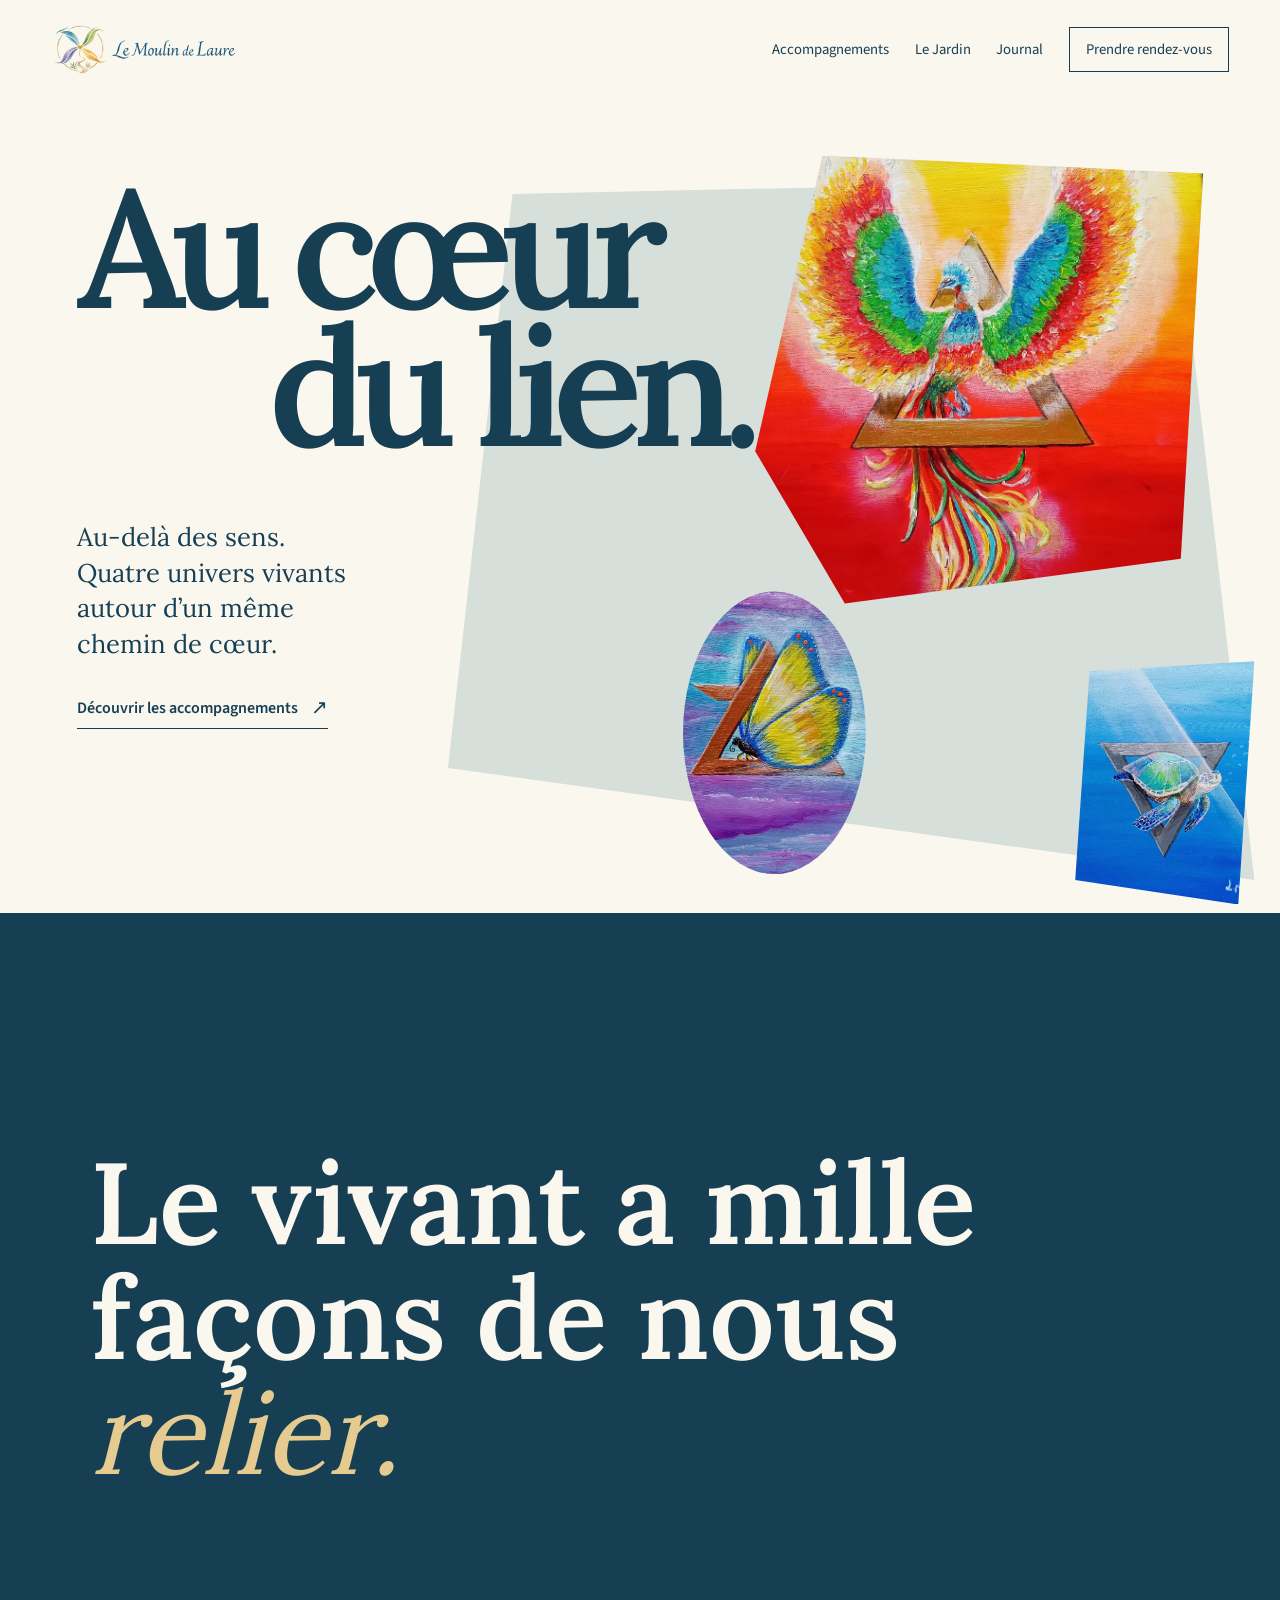
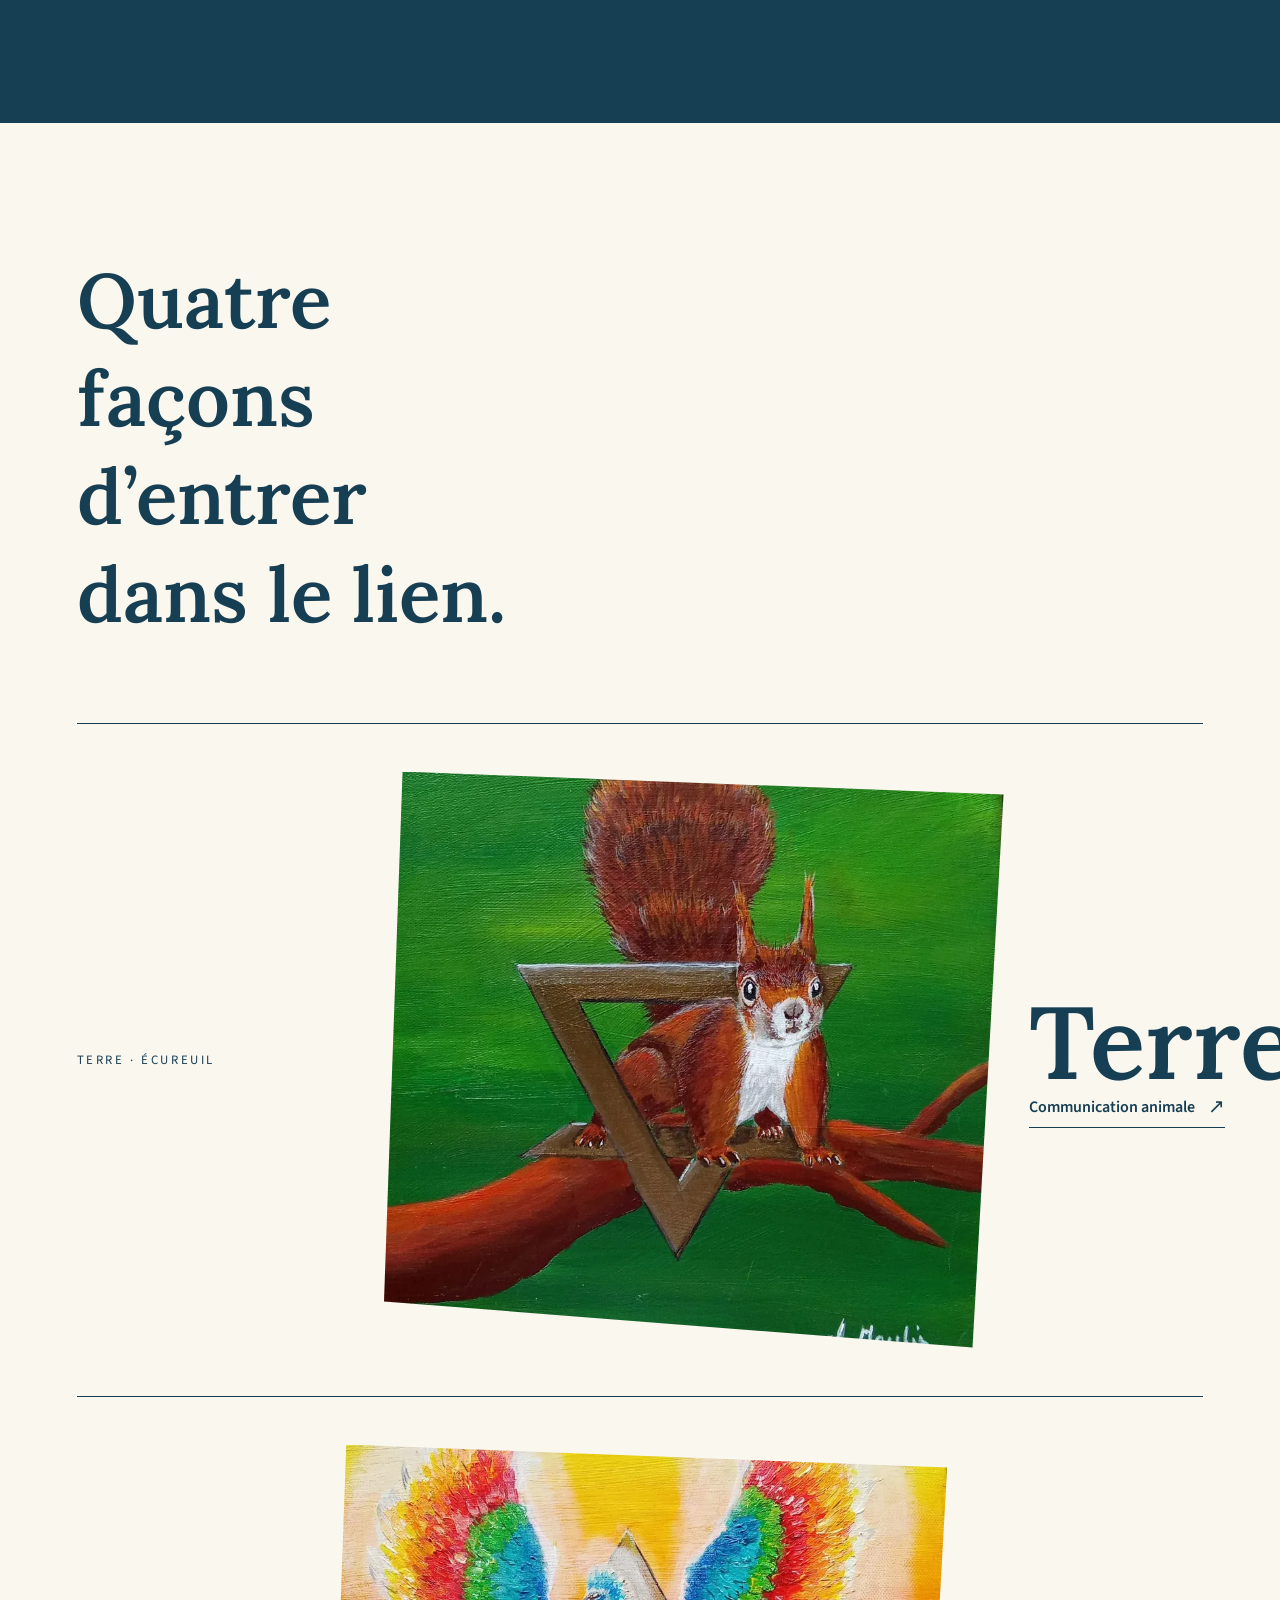
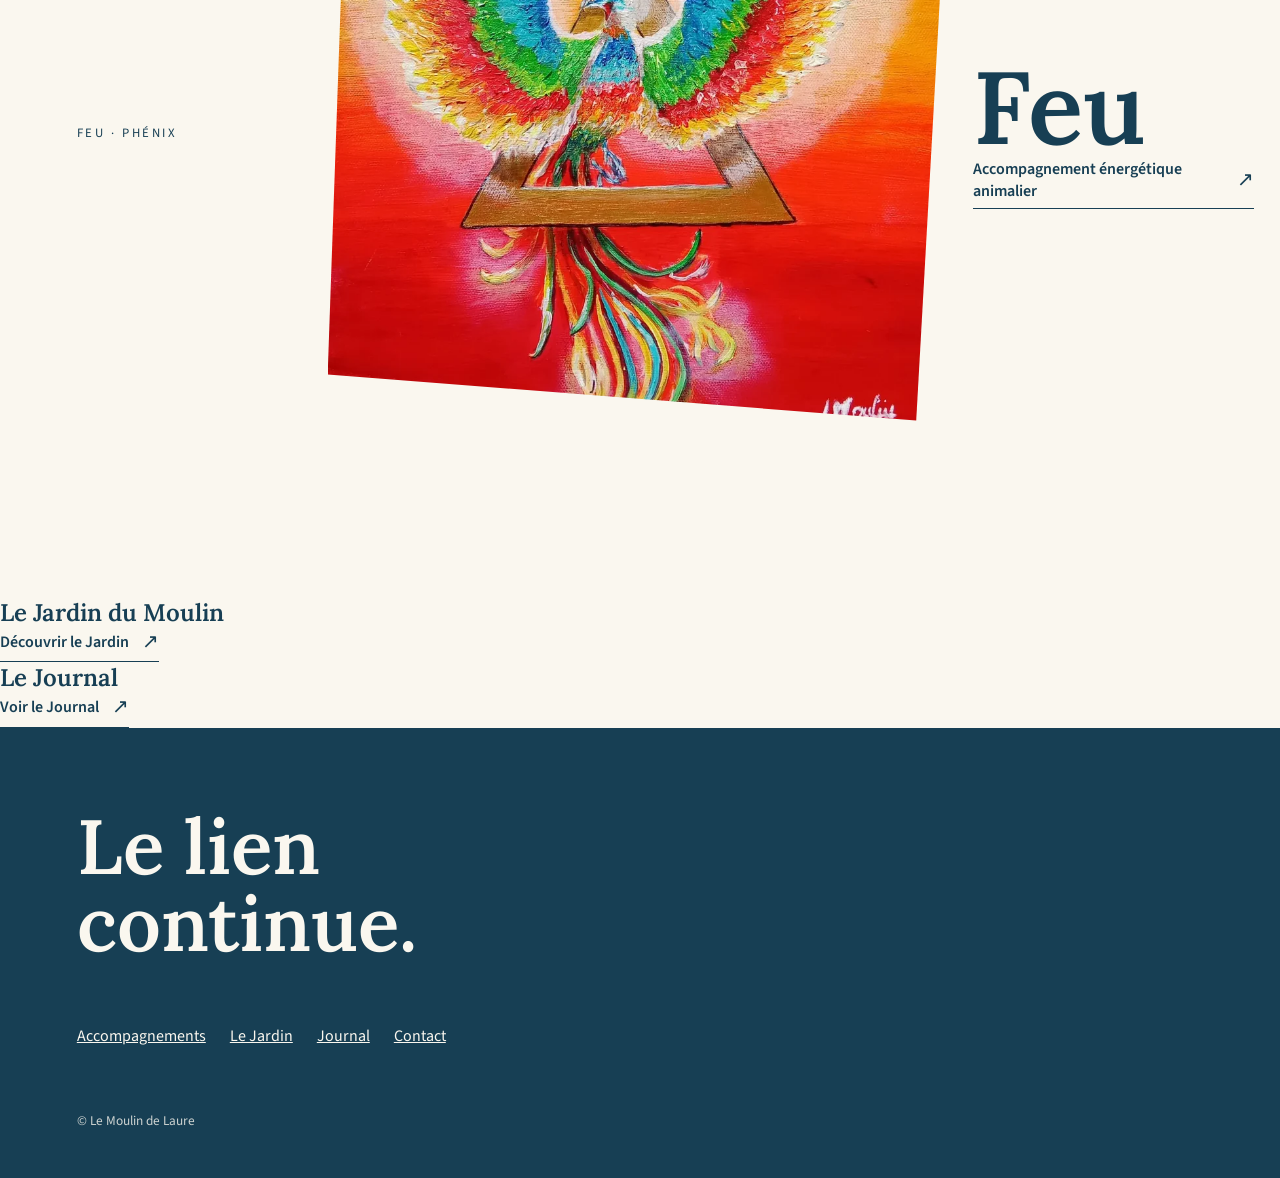
==== design/prototypes/v2/collage.html @ 16392377 "feat: art-directed V2 experience and WordPress shell" ====
<!doctype html><html lang="fr"><head><meta charset="utf-8"><meta name="viewport" content="width=device-width,initial-scale=1"><title>Direction C — Collage organique</title><link rel="stylesheet" href="directions.css"></head><body class="c"><a class="skip" href="#main">Aller au contenu</a><header class="nav"><a href="collage.html" aria-label="Le Moulin de Laure, accueil"><img class="mark" src="../../../wp-content/themes/lemoulindelaure-child/assets/logo/logo-horizontal-transparent.png" alt="Le Moulin de Laure"></a><nav aria-label="Navigation principale"><ul><li><a href="#univers">Accompagnements</a></li><li><a href="#jardin">Le Jardin</a></li><li><a href="#journal">Journal</a></li><li><a class="reserve" href="#fin">Prendre rendez-vous</a></li></ul></nav></header><main id="main"><section class="opening"><h1>Au cœur <span>du lien.</span></h1><p>Au-delà des sens. Quatre univers vivants autour d’un même chemin de cœur.</p><a class="text-link" href="#univers">Découvrir les accompagnements</a><img class="art-fragment one" src="../../../wp-content/themes/lemoulindelaure-child/assets/art/painting-phoenix-display.webp" alt="Phénix peint par Laure"><img class="art-fragment two" src="../../../wp-content/themes/lemoulindelaure-child/assets/art/painting-butterfly-display.webp" alt="Papillon peint par Laure"><img class="art-fragment three" src="../../../wp-content/themes/lemoulindelaure-child/assets/art/painting-turtle-display.webp" alt="Tortue peinte par Laure"></section><section class="statement"><h2>Le vivant a mille façons de nous <em>relier.</em></h2></section><section class="universes" id="univers"><h2>Quatre façons d’entrer dans le lien.</h2><article class="universe-strip"><span class="folio">Terre · Écureuil</span><img src="../../../wp-content/themes/lemoulindelaure-child/assets/art/painting-squirrel-display.webp" alt="Écureuil peint par Laure"><div><h3>Terre</h3><a class="text-link" href="#fin">Communication animale</a></div></article><article class="universe-strip"><span class="folio">Feu · Phénix</span><img src="../../../wp-content/themes/lemoulindelaure-child/assets/art/painting-phoenix-display.webp" alt="Phénix peint par Laure"><div><h3>Feu</h3><a class="text-link" href="#fin">Accompagnement énergétique animalier</a></div></article></section><section class="a last-line" id="jardin"><h2>Le Jardin du Moulin</h2><a class="text-link" href="#journal">Découvrir le Jardin</a></section><section class="a last-line" id="journal"><h2>Le Journal</h2><a class="text-link" href="#fin">Voir le Journal</a></section></main><footer class="site-end" id="fin"><strong>Le lien continue.</strong><nav><a href="#univers">Accompagnements</a><a href="#jardin">Le Jardin</a><a href="#journal">Journal</a><a href="#fin">Contact</a></nav><small>© Le Moulin de Laure</small></footer></body></html>
---- design/prototypes/v2/directions.css ----
@font-face{font-family:Lora;src:url('../../../wp-content/themes/lemoulindelaure-child/assets/fonts/lora-latin-variable.woff2') format('woff2');font-weight:400 700;font-display:swap}
@font-face{font-family:Source;src:url('../../../wp-content/themes/lemoulindelaure-child/assets/fonts/source-sans-3-latin-variable.woff2') format('woff2');font-weight:300 700;font-display:swap}
:root{--paper:#faf7ef;--white:#fffdf8;--ink:#173f54;--blue:#165a77;--green:#426f47;--gold:#b68631;--teal:#306c67;--lav:#666294;--line:#dcd4bd;font-family:Source,Arial,sans-serif;color:var(--ink);background:var(--paper)}
*{box-sizing:border-box}html{scroll-behavior:smooth}body{margin:0}img{display:block;max-width:100%}a{color:inherit}a:focus-visible{outline:3px solid var(--blue);outline-offset:5px}h1,h2,h3,p{margin:0}h1,h2,h3{font-family:Lora,Georgia,serif;font-weight:600}p{line-height:1.65}.sr-only{position:absolute;width:1px;height:1px;overflow:hidden;clip:rect(0,0,0,0)}.skip{position:absolute;z-index:10;transform:translateY(-150%);background:var(--white);padding:.75rem 1rem}.skip:focus{transform:none}.mark{width:190px;height:auto}.nav{display:flex;justify-content:space-between;align-items:center;gap:2rem;padding:1.2rem clamp(1.2rem,4vw,5rem);position:relative;z-index:3}.nav ul{list-style:none;display:flex;gap:clamp(1rem,2vw,2rem);padding:0;margin:0;align-items:center}.nav a{text-decoration:none;font-size:.92rem}.nav a:hover,.text-link:hover{text-decoration:underline}.nav .reserve{border:1px solid currentColor;padding:.7rem 1rem}.text-link{display:inline-flex;gap:.8rem;align-items:center;text-decoration:none;border-bottom:1px solid currentColor;padding:0 0 .35rem;font-weight:600}.text-link::after{content:'↗';font-size:1.25em;font-weight:400}.folio{font-size:.8rem;text-transform:uppercase;letter-spacing:.2em}.site-end{padding:5rem clamp(1.25rem,6vw,7rem) 3rem;background:var(--ink);color:var(--paper)}.site-end strong{font:600 clamp(2.5rem,6vw,6rem)/1 Lora,serif;display:block;max-width:9ch}.site-end nav{margin-top:4rem;display:flex;gap:1.5rem;flex-wrap:wrap}.site-end small{display:block;margin-top:4rem;opacity:.8}.site-end a{color:inherit}.art{object-fit:cover}.spacer{height:5rem}
/* A: the opening spread places original art at book scale. */
.a .nav{background:var(--paper)}.a .opening{min-height:calc(100svh - 86px);display:grid;grid-template-columns:46% 54%;position:relative;padding:2rem 3vw 5rem;overflow:hidden}.a .opening-copy{align-self:center;z-index:1;padding-left:4vw}.a .opening h1{font-size:clamp(5rem,10vw,11rem);line-height:.87;letter-spacing:-.07em;max-width:7ch}.a .opening h1 span{display:block;transform:translateX(1.2em)}.a .opening p{font:400 clamp(1.2rem,1.7vw,1.7rem)/1.4 Lora,serif;margin:3rem 0 2.4rem;max-width:18ch}.a .opening-art{position:relative;min-height:690px;align-self:stretch}.a .opening-art img{height:100%;width:100%;object-fit:cover;object-position:center}.a .opening-art::after{content:'Œuvre de Laure';position:absolute;right:1rem;bottom:1rem;color:white;font-size:.75rem;letter-spacing:.1em}.a .margin-note{position:absolute;right:.7rem;top:40%;writing-mode:vertical-rl;letter-spacing:.2em;text-transform:uppercase;font-size:.7rem}.a .statement{padding:9rem 7vw;min-height:70vh;display:grid;grid-template-columns:25% 75%;align-items:end}.a .statement h2{font-size:clamp(3.5rem,8vw,9rem);line-height:1.03;letter-spacing:-.045em;max-width:13ch}.a .statement h2 em{color:var(--teal);font-weight:400}.a .a-works{display:grid;grid-template-columns:1.12fr .88fr;gap:5vw;padding:2rem 6vw 9rem}.a .a-works figure{margin:0}.a .a-works figure:nth-child(2){padding-top:15rem}.a .a-works img{width:100%;max-height:850px;object-fit:cover}.a .a-works figcaption{padding-top:1.25rem;display:flex;justify-content:space-between;border-top:1px solid var(--ink);margin-top:1rem}.a .a-works h3{font-size:clamp(1.7rem,3vw,3rem)}.a .a-works figcaption span{font-size:.9rem}.a .last-line{padding:7rem 6vw 10rem;background:var(--white);display:flex;align-items:end;justify-content:space-between;gap:4rem}.a .last-line h2{font-size:clamp(3rem,7vw,7rem);line-height:1.05;max-width:11ch}
/* B: chapters move through a chromatic threshold. */
.b .nav{background:var(--green);color:var(--white)}.b .opening{min-height:calc(100svh - 86px);background:var(--green);color:var(--white);display:grid;grid-template-columns:1fr minmax(250px,34vw);gap:4vw;align-items:center;padding:4vw 8vw;overflow:hidden}.b .opening h1{font-size:clamp(4.6rem,10vw,11.5rem);line-height:.95;letter-spacing:-.055em;max-width:9ch}.b .opening h1 em{color:#e8d398;font-weight:400}.b .opening p{font-size:1.15rem;max-width:33ch;margin:2.2rem 0}.b .door-hero{width:min(100%,30rem);justify-self:center;filter:drop-shadow(1.2rem 1.5rem 0 rgb(0 0 0 / .12))}.b .intro{padding:9rem 6vw 12rem;display:grid;grid-template-columns:1fr 1fr;align-items:end;gap:6vw}.b .intro h2{font-size:clamp(3rem,6vw,7rem);line-height:1.1}.b .intro p{font:400 clamp(1.25rem,2vw,2rem)/1.45 Lora,serif;max-width:25ch}.b .chapter{min-height:100vh;padding:7vw;display:grid;grid-template-columns:1fr 1fr;align-items:center;gap:5vw}.b .chapter img{width:100%;height:min(80vh,820px);object-fit:cover}.b .chapter h2{font-size:clamp(5rem,12vw,13rem);line-height:.85;letter-spacing:-.055em}.b .chapter h3{font-size:clamp(2rem,3vw,3.5rem);margin:3rem 0 1.5rem;max-width:14ch}.b .chapter p{max-width:34ch;margin-bottom:2rem}.b .chapter.fire{background:#f6e5d2}.b .chapter.water{background:#dceef1}.b .chapter.air{background:#e8e3ee}.b .chapter.fire img{order:2}.b .chapter.air img{order:2}.b .chapter.earth{background:#e5e8d7}
/* C: painted fragments make a loose composition held by the brand line. */
.c .nav{background:var(--paper)}.c .opening{min-height:calc(100svh - 86px);position:relative;overflow:hidden;isolation:isolate;padding:5rem 6vw}.c .opening::before{content:'';position:absolute;inset:10% 2% 4% 35%;background:#d7dfda;z-index:-2;clip-path:polygon(8% 2%,90% 0,100% 100%,0 84%)}.c .opening h1{position:relative;z-index:2;font-size:clamp(6rem,13vw,15rem);letter-spacing:-.075em;line-height:.83;max-width:9ch}.c .opening h1 span{display:block;padding-left:15vw}.c .opening p{position:relative;z-index:2;font:400 clamp(1.25rem,2vw,2.2rem)/1.4 Lora,serif;max-width:18ch;margin:4rem 0 2rem}.c .art-fragment{position:absolute;object-fit:cover;box-shadow:none}.c .art-fragment.one{width:35vw;height:35vw;right:6vw;top:7%;clip-path:polygon(15% 0,100% 4%,95% 90%,20% 100%,0 66%)}.c .art-fragment.two{width:17vw;height:23vw;right:31vw;bottom:4%;clip-path:ellipse(42% 48% at 50% 50%)}.c .art-fragment.three{width:14vw;height:19vw;right:2vw;bottom:1%;clip-path:polygon(8% 4%,100% 0,91% 100%,0 90%)}.c .statement{padding:11rem 7vw;background:var(--ink);color:var(--paper);min-height:90vh;display:flex;align-items:center}.c .statement h2{font-size:clamp(4rem,9vw,10rem);line-height:1;max-width:13ch}.c .statement em{color:#e6cb91;font-weight:400}.c .universes{padding:8rem 6vw}.c .universes h2{font-size:clamp(3rem,6vw,7rem);max-width:10ch;margin-bottom:5rem}.c .universe-strip{display:grid;grid-template-columns:25% 55% 20%;align-items:center;border-top:1px solid var(--ink);padding:3rem 0;gap:2vw}.c .universe-strip img{width:100%;height:45vw;max-height:650px;object-fit:cover;clip-path:polygon(3% 0,100% 4%,95% 100%,0 92%)}.c .universe-strip h3{font-size:clamp(3rem,8vw,9rem);line-height:1}.c .universe-strip:nth-child(3){grid-template-columns:20% 55% 25%;}.c .universe-strip:nth-child(3) img{grid-column:2}.c .universe-strip:nth-child(3) h3{grid-column:1;grid-row:1}.c .universe-strip:nth-child(3) .text-link{grid-column:3;grid-row:1}
@media(max-width:760px){.nav{padding:1rem 1.2rem}.mark{width:150px}.nav ul{gap:.75rem}.nav li:not(:last-child){display:none}.nav .reserve{font-size:.78rem;padding:.5rem}.a .opening,.b .opening{display:block;min-height:0;padding:2.5rem 1.2rem 4rem}.a .opening-copy{padding:0}.a .opening h1,.b .opening h1,.c .opening h1{font-size:clamp(4.2rem,18vw,7rem)}.a .opening h1 span{transform:none}.a .opening p{margin:2rem 0;font-size:1.2rem}.a .opening-art{height:110vw;min-height:0;margin-top:3rem}.a .margin-note{display:none}.a .statement{display:block;padding:6rem 1.2rem;min-height:0}.a .statement h2{margin-top:2rem;font-size:clamp(2.8rem,12vw,5rem)}.a .a-works{display:block;padding:0 1.2rem 5rem}.a .a-works figure:nth-child(2){padding-top:5rem}.a .last-line{display:block;padding:5rem 1.2rem}.a .last-line .text-link{margin-top:2rem}.b .opening h1{margin-top:2rem}.b .door-hero{width:min(65vw,300px);margin:3rem auto 0}.b .intro{display:block;padding:6rem 1.2rem}.b .intro p{margin-top:2rem}.b .chapter{display:flex;flex-direction:column;align-items:start;min-height:0;padding:5rem 1.2rem;gap:2rem}.b .chapter img,.b .chapter.fire img,.b .chapter.air img{order:0;height:auto;aspect-ratio:1}.b .chapter h2{font-size:clamp(4.5rem,18vw,8rem)}.b .chapter h3{margin:2rem 0 1rem}.c .opening{min-height:750px;padding:3rem 1.2rem}.c .opening h1{font-size:clamp(4.4rem,17vw,7rem)}.c .opening h1 span{padding-left:0}.c .opening p{margin-top:2rem}.c .opening::before{inset:32% -10% 4% 6%}.c .art-fragment.one{width:73vw;height:73vw;right:-8vw;top:42%}.c .art-fragment.two{width:34vw;height:45vw;right:58vw;bottom:2%}.c .art-fragment.three{width:35vw;height:42vw;right:4vw;bottom:1%}.c .statement{padding:7rem 1.2rem;min-height:60vh}.c .statement h2{font-size:clamp(3rem,11vw,5rem)}.c .universes{padding:5rem 1.2rem}.c .universes h2{margin-bottom:3rem}.c .universe-strip,.c .universe-strip:nth-child(3){display:flex;flex-direction:column;align-items:start;gap:1.5rem;padding:3rem 0}.c .universe-strip img{height:auto;aspect-ratio:1}.c .universe-strip h3{font-size:3.5rem}.site-end{padding:5rem 1.2rem 2rem}}
@media(prefers-reduced-motion:reduce){html{scroll-behavior:auto}}
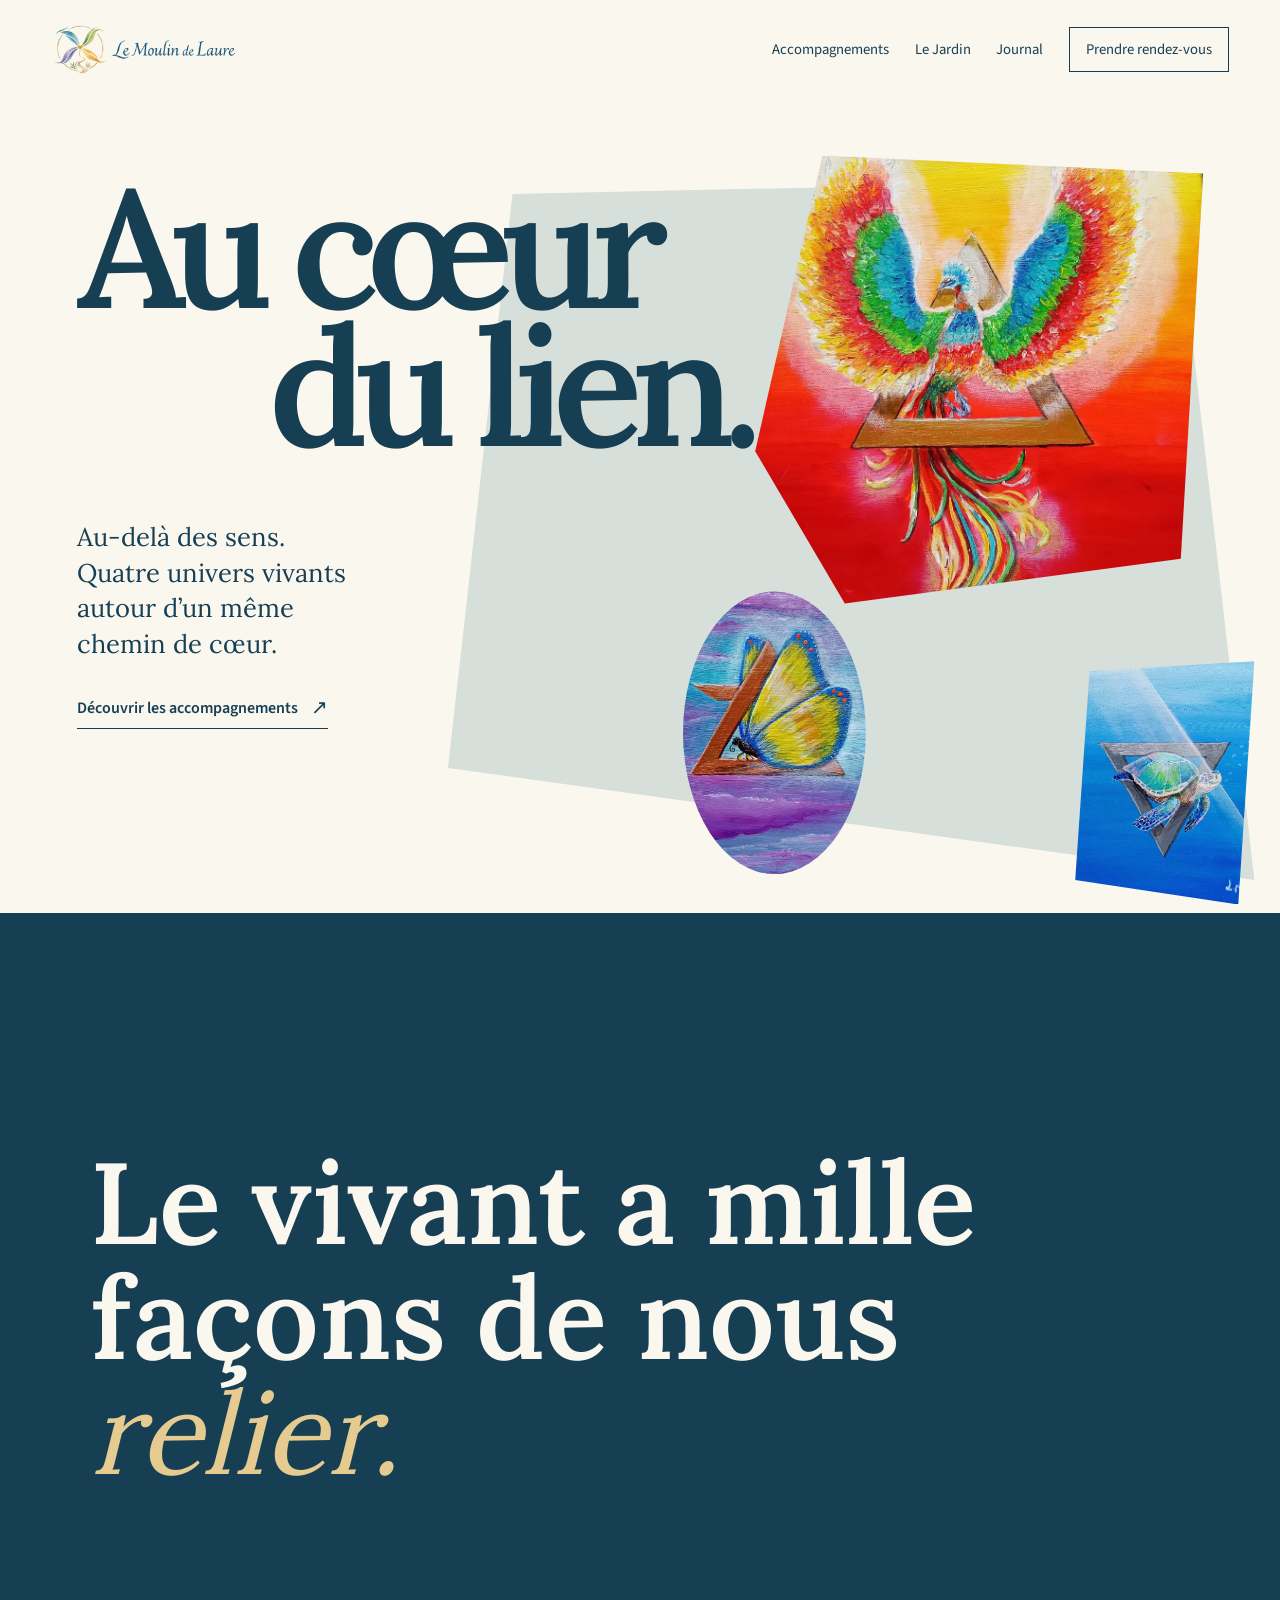
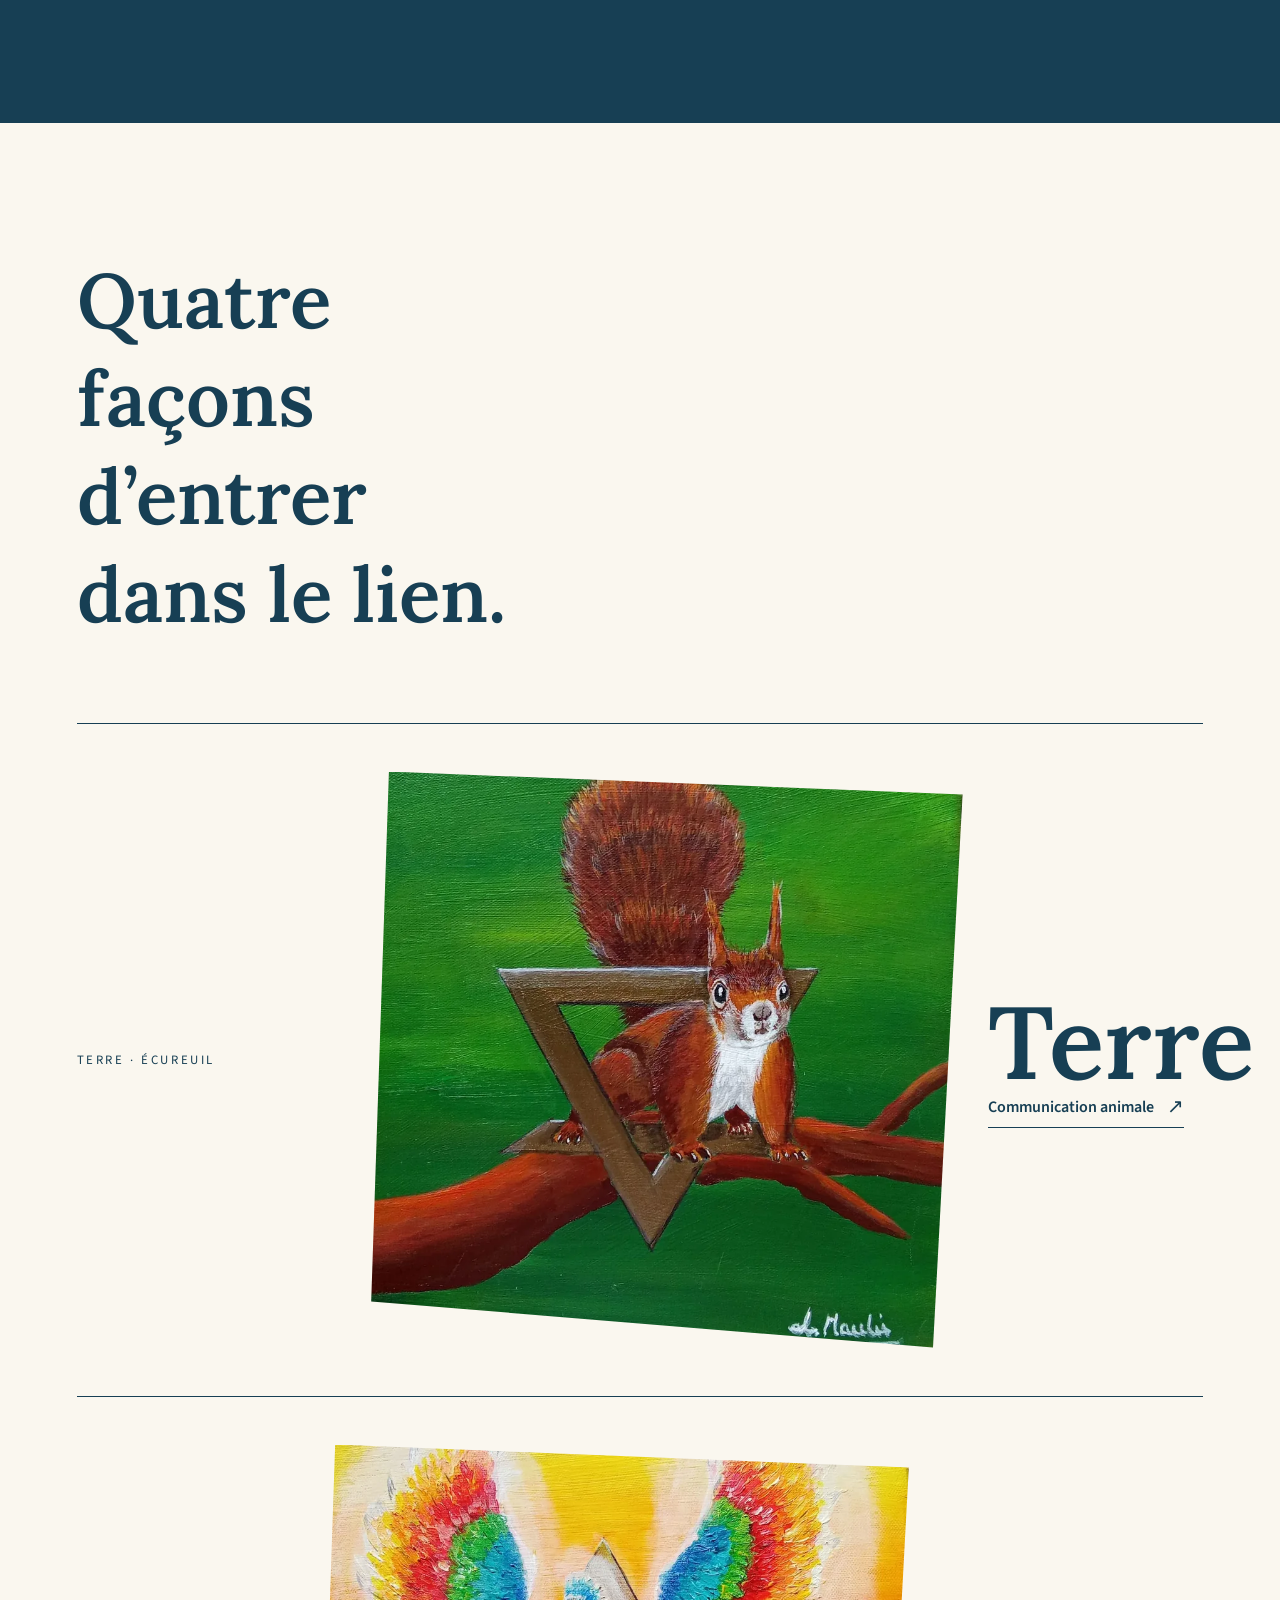
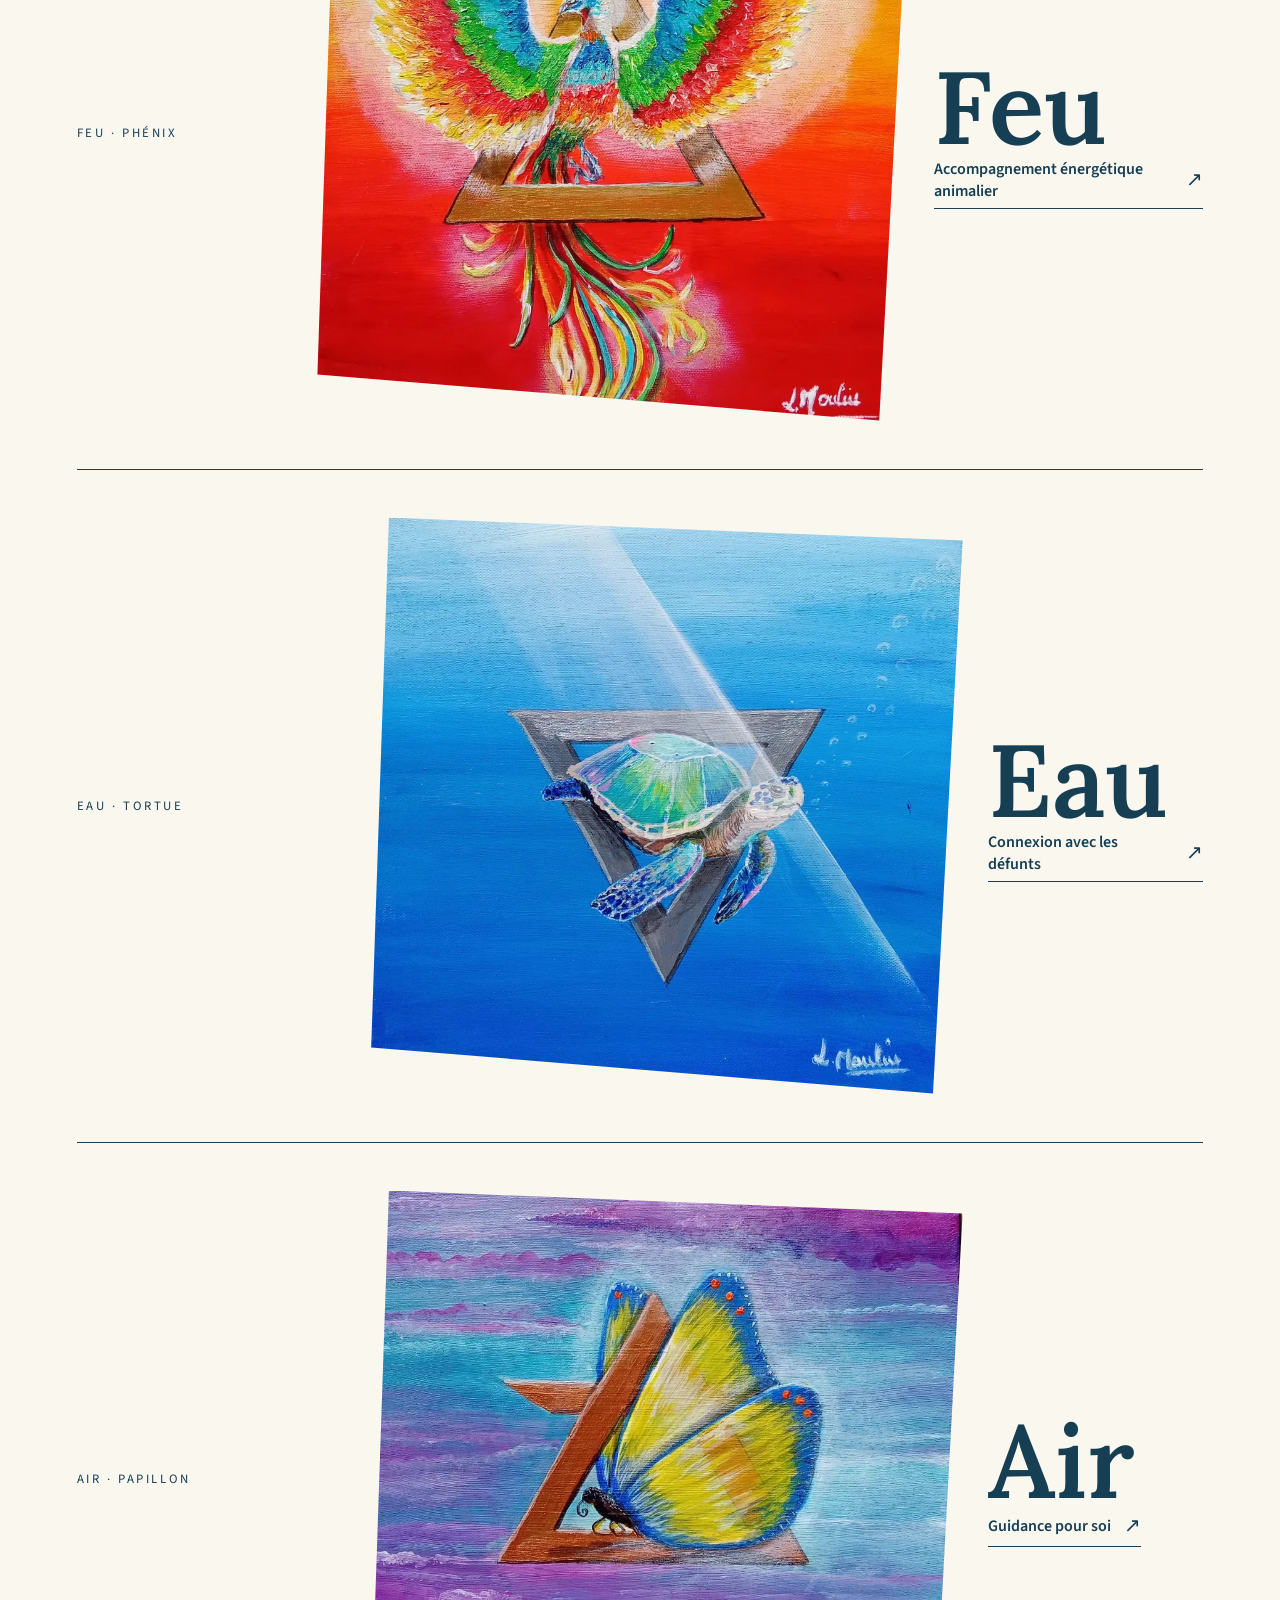
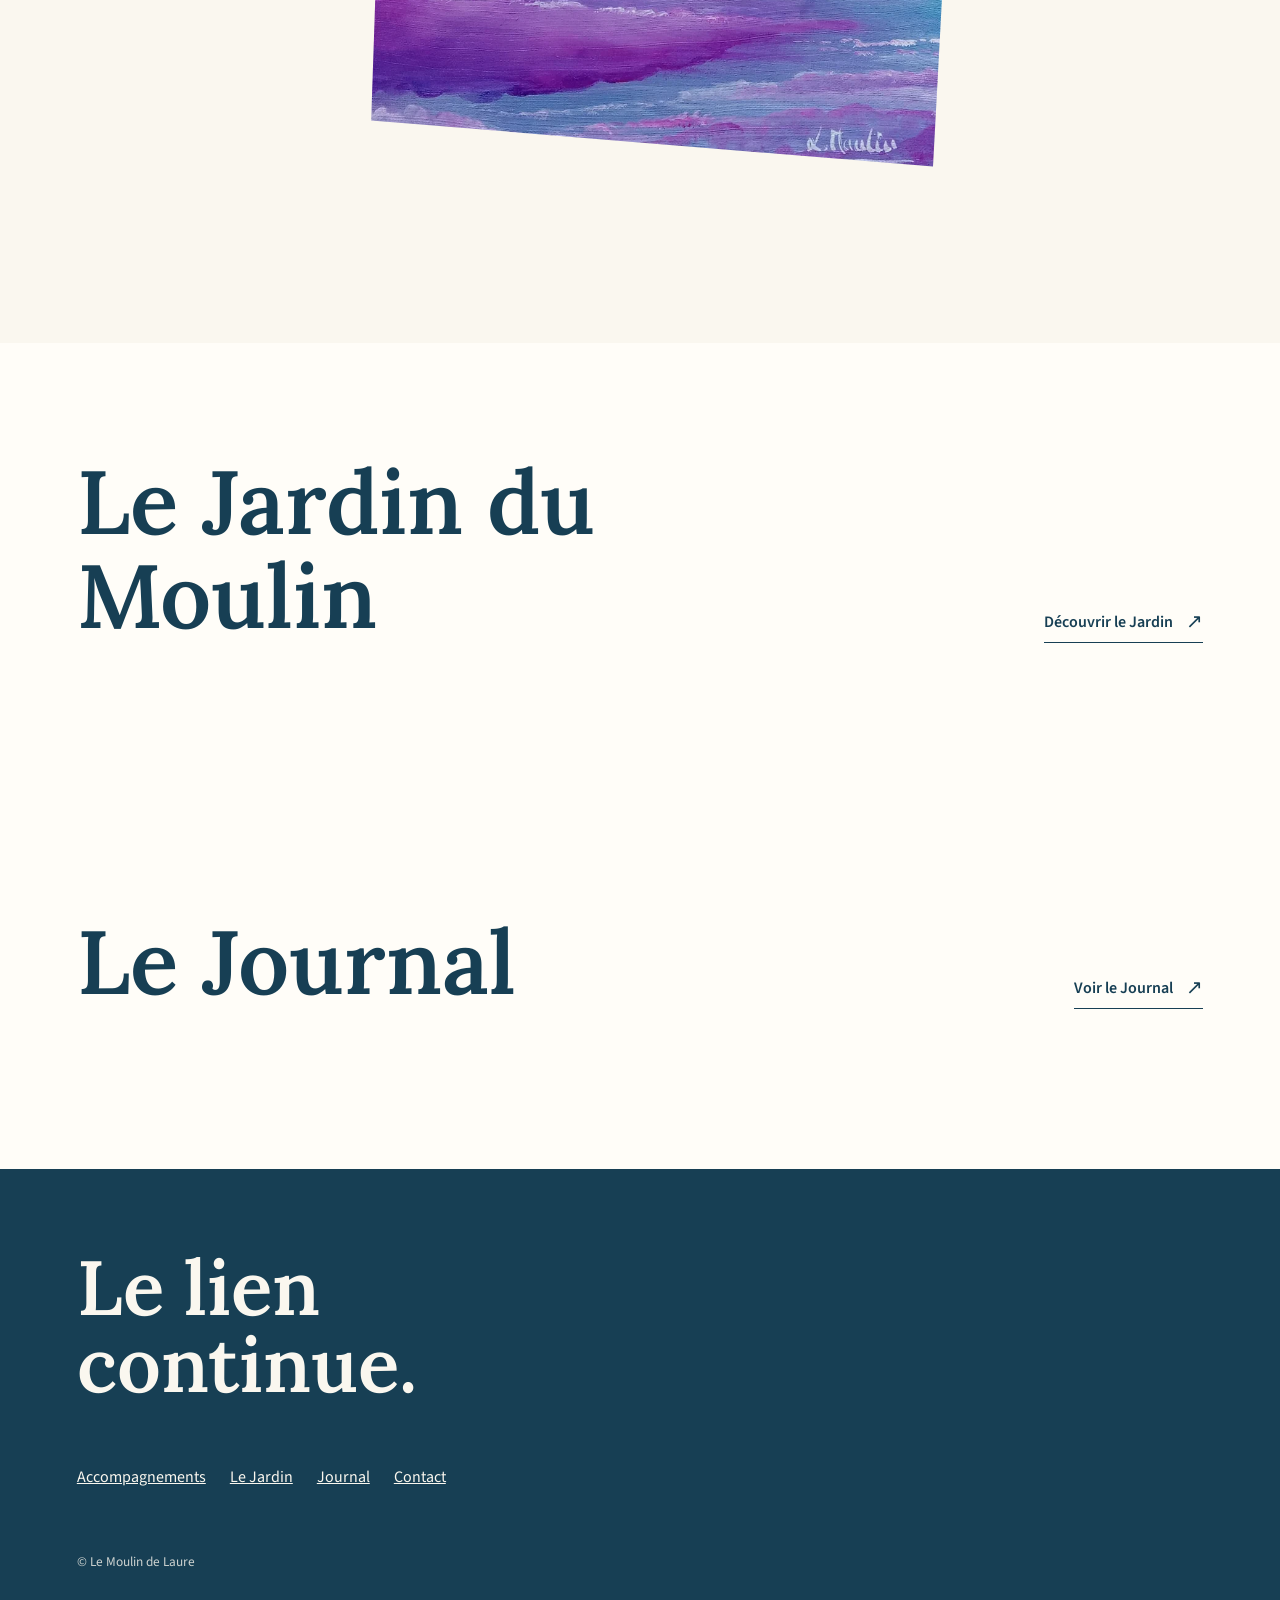
==== commit 0bfefe4b: "docs: record V2 live preview, rollback and visual QA" ====
--- a/design/prototypes/v2/collage.html
+++ b/design/prototypes/v2/collage.html
@@ -1 +1 @@
-<!doctype html><html lang="fr"><head><meta charset="utf-8"><meta name="viewport" content="width=device-width,initial-scale=1"><title>Direction C — Collage organique</title><link rel="stylesheet" href="directions.css"></head><body class="c"><a class="skip" href="#main">Aller au contenu</a><header class="nav"><a href="collage.html" aria-label="Le Moulin de Laure, accueil"><img class="mark" src="../../../wp-content/themes/lemoulindelaure-child/assets/logo/logo-horizontal-transparent.png" alt="Le Moulin de Laure"></a><nav aria-label="Navigation principale"><ul><li><a href="#univers">Accompagnements</a></li><li><a href="#jardin">Le Jardin</a></li><li><a href="#journal">Journal</a></li><li><a class="reserve" href="#fin">Prendre rendez-vous</a></li></ul></nav></header><main id="main"><section class="opening"><h1>Au cœur <span>du lien.</span></h1><p>Au-delà des sens. Quatre univers vivants autour d’un même chemin de cœur.</p><a class="text-link" href="#univers">Découvrir les accompagnements</a><img class="art-fragment one" src="../../../wp-content/themes/lemoulindelaure-child/assets/art/painting-phoenix-display.webp" alt="Phénix peint par Laure"><img class="art-fragment two" src="../../../wp-content/themes/lemoulindelaure-child/assets/art/painting-butterfly-display.webp" alt="Papillon peint par Laure"><img class="art-fragment three" src="../../../wp-content/themes/lemoulindelaure-child/assets/art/painting-turtle-display.webp" alt="Tortue peinte par Laure"></section><section class="statement"><h2>Le vivant a mille façons de nous <em>relier.</em></h2></section><section class="universes" id="univers"><h2>Quatre façons d’entrer dans le lien.</h2><article class="universe-strip"><span class="folio">Terre · Écureuil</span><img src="../../../wp-content/themes/lemoulindelaure-child/assets/art/painting-squirrel-display.webp" alt="Écureuil peint par Laure"><div><h3>Terre</h3><a class="text-link" href="#fin">Communication animale</a></div></article><article class="universe-strip"><span class="folio">Feu · Phénix</span><img src="../../../wp-content/themes/lemoulindelaure-child/assets/art/painting-phoenix-display.webp" alt="Phénix peint par Laure"><div><h3>Feu</h3><a class="text-link" href="#fin">Accompagnement énergétique animalier</a></div></article></section><section class="a last-line" id="jardin"><h2>Le Jardin du Moulin</h2><a class="text-link" href="#journal">Découvrir le Jardin</a></section><section class="a last-line" id="journal"><h2>Le Journal</h2><a class="text-link" href="#fin">Voir le Journal</a></section></main><footer class="site-end" id="fin"><strong>Le lien continue.</strong><nav><a href="#univers">Accompagnements</a><a href="#jardin">Le Jardin</a><a href="#journal">Journal</a><a href="#fin">Contact</a></nav><small>© Le Moulin de Laure</small></footer></body></html>
+<!doctype html><html lang="fr"><head><meta charset="utf-8"><meta name="viewport" content="width=device-width,initial-scale=1"><title>Direction C — Collage organique</title><link rel="stylesheet" href="directions.css"><link rel="icon" href="../../../wp-content/themes/lemoulindelaure-child/assets/logo/icone-32.png"></head><body class="c"><a class="skip" href="#main">Aller au contenu</a><header class="nav"><a href="collage.html" aria-label="Le Moulin de Laure, accueil"><img class="mark" src="../../../wp-content/themes/lemoulindelaure-child/assets/logo/logo-horizontal-transparent.png" alt="Le Moulin de Laure"></a><nav aria-label="Navigation principale"><ul><li><a href="#univers">Accompagnements</a></li><li><a href="#jardin">Le Jardin</a></li><li><a href="#journal">Journal</a></li><li><a class="reserve" href="#fin">Prendre rendez-vous</a></li></ul></nav></header><main id="main"><section class="opening"><h1>Au cœur <span>du lien.</span></h1><p>Au-delà des sens. Quatre univers vivants autour d’un même chemin de cœur.</p><a class="text-link" href="#univers">Découvrir les accompagnements</a><img class="art-fragment one" src="../../../wp-content/themes/lemoulindelaure-child/assets/art/painting-phoenix-display.webp" alt="Phénix peint par Laure"><img class="art-fragment two" src="../../../wp-content/themes/lemoulindelaure-child/assets/art/painting-butterfly-display.webp" alt="Papillon peint par Laure"><img class="art-fragment three" src="../../../wp-content/themes/lemoulindelaure-child/assets/art/painting-turtle-display.webp" alt="Tortue peinte par Laure"></section><section class="statement"><h2>Le vivant a mille façons de nous <em>relier.</em></h2></section><section class="universes" id="univers"><h2>Quatre façons d’entrer dans le lien.</h2><article class="universe-strip"><span class="folio">Terre · Écureuil</span><img src="../../../wp-content/themes/lemoulindelaure-child/assets/art/painting-squirrel-display.webp" alt="Écureuil peint par Laure"><div><h3>Terre</h3><a class="text-link" href="#fin">Communication animale</a></div></article><article class="universe-strip"><span class="folio">Feu · Phénix</span><img src="../../../wp-content/themes/lemoulindelaure-child/assets/art/painting-phoenix-display.webp" alt="Phénix peint par Laure"><div><h3>Feu</h3><a class="text-link" href="#fin">Accompagnement énergétique animalier</a></div></article><article class="universe-strip"><span class="folio">Eau · Tortue</span><img src="../../../wp-content/themes/lemoulindelaure-child/assets/art/painting-turtle-display.webp" alt="Tortue peinte par Laure"><div><h3>Eau</h3><a class="text-link" href="#fin">Connexion avec les défunts</a></div></article><article class="universe-strip"><span class="folio">Air · Papillon</span><img src="../../../wp-content/themes/lemoulindelaure-child/assets/art/painting-butterfly-display.webp" alt="Papillon peint par Laure"><div><h3>Air</h3><a class="text-link" href="#fin">Guidance pour soi</a></div></article></section><section class="a last-line" id="jardin"><h2>Le Jardin du Moulin</h2><a class="text-link" href="#journal">Découvrir le Jardin</a></section><section class="a last-line" id="journal"><h2>Le Journal</h2><a class="text-link" href="#fin">Voir le Journal</a></section></main><footer class="site-end" id="fin"><strong>Le lien continue.</strong><nav><a href="#univers">Accompagnements</a><a href="#jardin">Le Jardin</a><a href="#journal">Journal</a><a href="#fin">Contact</a></nav><small>© Le Moulin de Laure</small></footer></body></html>
--- a/design/prototypes/v2/directions.css
+++ b/design/prototypes/v2/directions.css
@@ -10,3 +10,5 @@
 .c .nav{background:var(--paper)}.c .opening{min-height:calc(100svh - 86px);position:relative;overflow:hidden;isolation:isolate;padding:5rem 6vw}.c .opening::before{content:'';position:absolute;inset:10% 2% 4% 35%;background:#d7dfda;z-index:-2;clip-path:polygon(8% 2%,90% 0,100% 100%,0 84%)}.c .opening h1{position:relative;z-index:2;font-size:clamp(6rem,13vw,15rem);letter-spacing:-.075em;line-height:.83;max-width:9ch}.c .opening h1 span{display:block;padding-left:15vw}.c .opening p{position:relative;z-index:2;font:400 clamp(1.25rem,2vw,2.2rem)/1.4 Lora,serif;max-width:18ch;margin:4rem 0 2rem}.c .art-fragment{position:absolute;object-fit:cover;box-shadow:none}.c .art-fragment.one{width:35vw;height:35vw;right:6vw;top:7%;clip-path:polygon(15% 0,100% 4%,95% 90%,20% 100%,0 66%)}.c .art-fragment.two{width:17vw;height:23vw;right:31vw;bottom:4%;clip-path:ellipse(42% 48% at 50% 50%)}.c .art-fragment.three{width:14vw;height:19vw;right:2vw;bottom:1%;clip-path:polygon(8% 4%,100% 0,91% 100%,0 90%)}.c .statement{padding:11rem 7vw;background:var(--ink);color:var(--paper);min-height:90vh;display:flex;align-items:center}.c .statement h2{font-size:clamp(4rem,9vw,10rem);line-height:1;max-width:13ch}.c .statement em{color:#e6cb91;font-weight:400}.c .universes{padding:8rem 6vw}.c .universes h2{font-size:clamp(3rem,6vw,7rem);max-width:10ch;margin-bottom:5rem}.c .universe-strip{display:grid;grid-template-columns:25% 55% 20%;align-items:center;border-top:1px solid var(--ink);padding:3rem 0;gap:2vw}.c .universe-strip img{width:100%;height:45vw;max-height:650px;object-fit:cover;clip-path:polygon(3% 0,100% 4%,95% 100%,0 92%)}.c .universe-strip h3{font-size:clamp(3rem,8vw,9rem);line-height:1}.c .universe-strip:nth-child(3){grid-template-columns:20% 55% 25%;}.c .universe-strip:nth-child(3) img{grid-column:2}.c .universe-strip:nth-child(3) h3{grid-column:1;grid-row:1}.c .universe-strip:nth-child(3) .text-link{grid-column:3;grid-row:1}
 @media(max-width:760px){.nav{padding:1rem 1.2rem}.mark{width:150px}.nav ul{gap:.75rem}.nav li:not(:last-child){display:none}.nav .reserve{font-size:.78rem;padding:.5rem}.a .opening,.b .opening{display:block;min-height:0;padding:2.5rem 1.2rem 4rem}.a .opening-copy{padding:0}.a .opening h1,.b .opening h1,.c .opening h1{font-size:clamp(4.2rem,18vw,7rem)}.a .opening h1 span{transform:none}.a .opening p{margin:2rem 0;font-size:1.2rem}.a .opening-art{height:110vw;min-height:0;margin-top:3rem}.a .margin-note{display:none}.a .statement{display:block;padding:6rem 1.2rem;min-height:0}.a .statement h2{margin-top:2rem;font-size:clamp(2.8rem,12vw,5rem)}.a .a-works{display:block;padding:0 1.2rem 5rem}.a .a-works figure:nth-child(2){padding-top:5rem}.a .last-line{display:block;padding:5rem 1.2rem}.a .last-line .text-link{margin-top:2rem}.b .opening h1{margin-top:2rem}.b .door-hero{width:min(65vw,300px);margin:3rem auto 0}.b .intro{display:block;padding:6rem 1.2rem}.b .intro p{margin-top:2rem}.b .chapter{display:flex;flex-direction:column;align-items:start;min-height:0;padding:5rem 1.2rem;gap:2rem}.b .chapter img,.b .chapter.fire img,.b .chapter.air img{order:0;height:auto;aspect-ratio:1}.b .chapter h2{font-size:clamp(4.5rem,18vw,8rem)}.b .chapter h3{margin:2rem 0 1rem}.c .opening{min-height:750px;padding:3rem 1.2rem}.c .opening h1{font-size:clamp(4.4rem,17vw,7rem)}.c .opening h1 span{padding-left:0}.c .opening p{margin-top:2rem}.c .opening::before{inset:32% -10% 4% 6%}.c .art-fragment.one{width:73vw;height:73vw;right:-8vw;top:42%}.c .art-fragment.two{width:34vw;height:45vw;right:58vw;bottom:2%}.c .art-fragment.three{width:35vw;height:42vw;right:4vw;bottom:1%}.c .statement{padding:7rem 1.2rem;min-height:60vh}.c .statement h2{font-size:clamp(3rem,11vw,5rem)}.c .universes{padding:5rem 1.2rem}.c .universes h2{margin-bottom:3rem}.c .universe-strip,.c .universe-strip:nth-child(3){display:flex;flex-direction:column;align-items:start;gap:1.5rem;padding:3rem 0}.c .universe-strip img{height:auto;aspect-ratio:1}.c .universe-strip h3{font-size:3.5rem}.site-end{padding:5rem 1.2rem 2rem}}
 @media(prefers-reduced-motion:reduce){html{scroll-behavior:auto}}
+.a .a-works-more{padding-top:0}.a .a-works-more figure:first-child{padding-top:7rem}.a .a-works-more figure:nth-child(2){padding-top:0}.c{overflow-x:clip}.c .last-line{padding:7rem 6vw 10rem;background:var(--white);display:flex;align-items:end;justify-content:space-between;gap:4rem}.c .last-line h2{font-size:clamp(3rem,7vw,7rem);line-height:1.05;max-width:11ch}@media(max-width:760px){.a .a-works-more figure:first-child{padding-top:0}.a .a-works-more figure:nth-child(2){padding-top:5rem}.c .last-line{display:block;padding:5rem 1.2rem}.c .last-line .text-link{margin-top:2rem}}
+.c .universe-strip{grid-template-columns:minmax(0,25fr) minmax(0,55fr) minmax(0,20fr)}.c .universe-strip:nth-child(3){grid-template-columns:minmax(0,20fr) minmax(0,55fr) minmax(0,25fr)}
